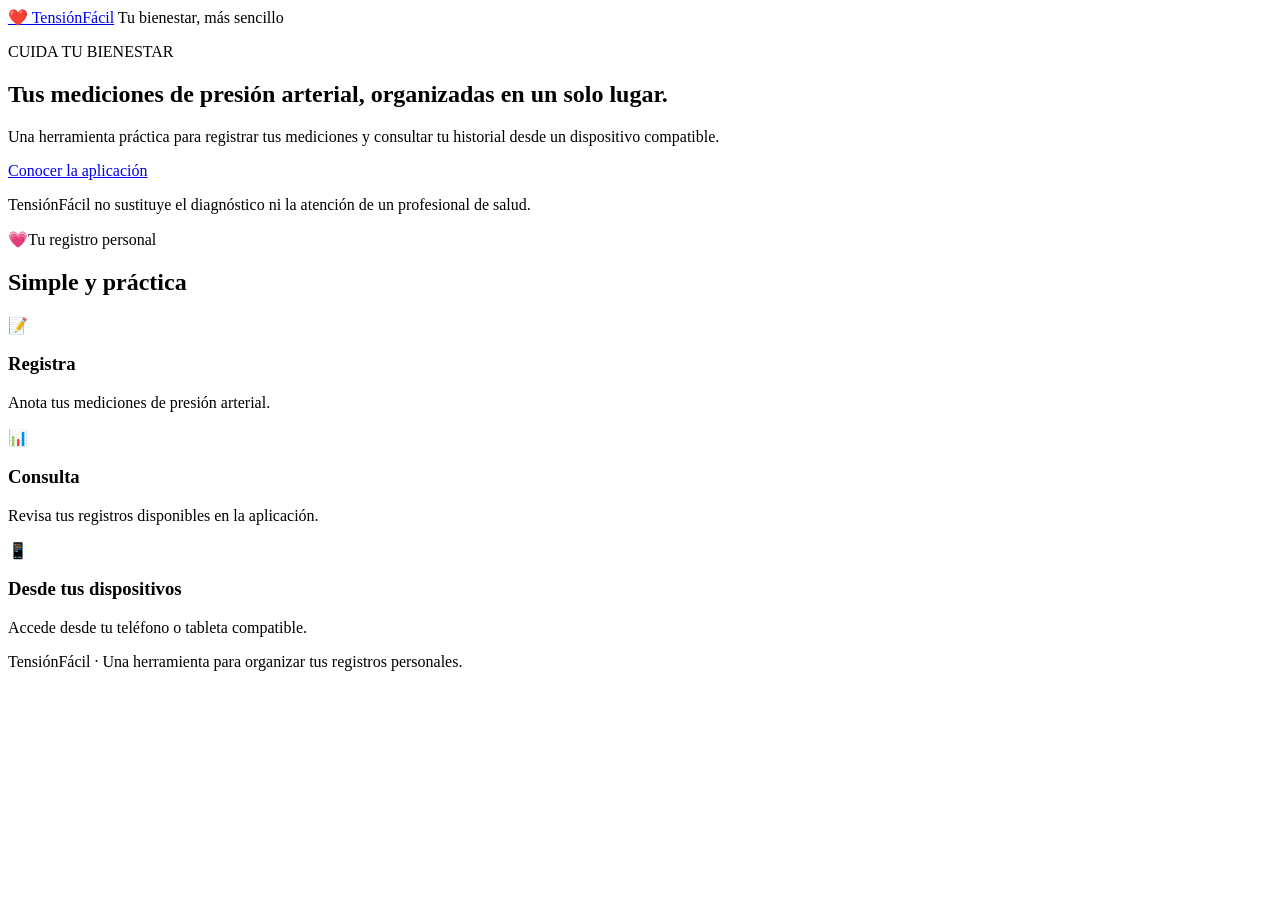
==== landing-tensionfacil/index.html @ 99dd3314 "Create index.html" ====
<!DOCTYPE html>
<html lang="es">
<head>
  <meta charset="UTF-8">
  <meta name="viewport" content="width=device-width, initial-scale=1.0">
  <meta name="description" content="Conoce TensiónFácil, tu herramienta para registrar mediciones de presión arterial.">
  <title>TensiónFácil | Tus mediciones organizadas</title>
  <link rel="stylesheet" href="styles.css">
</head>
<body>
  <header class="encabezado">
    <a class="marca" href="./">❤️ TensiónFácil</a>
    <span>Tu bienestar, más sencillo</span>
  </header>

  <main>
    <section class="hero">
      <div class="contenido">
        <p class="etiqueta">CUIDA TU BIENESTAR</p>
        <h1>Tus mediciones de presión arterial, organizadas en un solo lugar.</h1>
        <p class="descripcion">
          Una herramienta práctica para registrar tus mediciones
          y consultar tu historial desde un dispositivo compatible.
        </p>
        <a class="boton" href="../">Conocer la aplicación</a>
        <p class="aviso">
          TensiónFácil no sustituye el diagnóstico ni la atención de un profesional de salud.
        </p>
      </div>
      <div class="ilustracion" aria-hidden="true">💗<span>Tu registro personal</span></div>
    </section>

    <section class="funciones">
      <h2>Simple y práctica</h2>
      <div class="tarjetas">
        <article class="tarjeta">
          <span>📝</span>
          <h3>Registra</h3>
          <p>Anota tus mediciones de presión arterial.</p>
        </article>
        <article class="tarjeta">
          <span>📊</span>
          <h3>Consulta</h3>
          <p>Revisa tus registros disponibles en la aplicación.</p>
        </article>
        <article class="tarjeta">
          <span>📱</span>
          <h3>Desde tus dispositivos</h3>
          <p>Accede desde tu teléfono o tableta compatible.</p>
        </article>
      </div>
    </section>
  </main>

  <footer>
    <p>TensiónFácil · Una herramienta para organizar tus registros personales.</p>
  </footer>
</body>
</html>
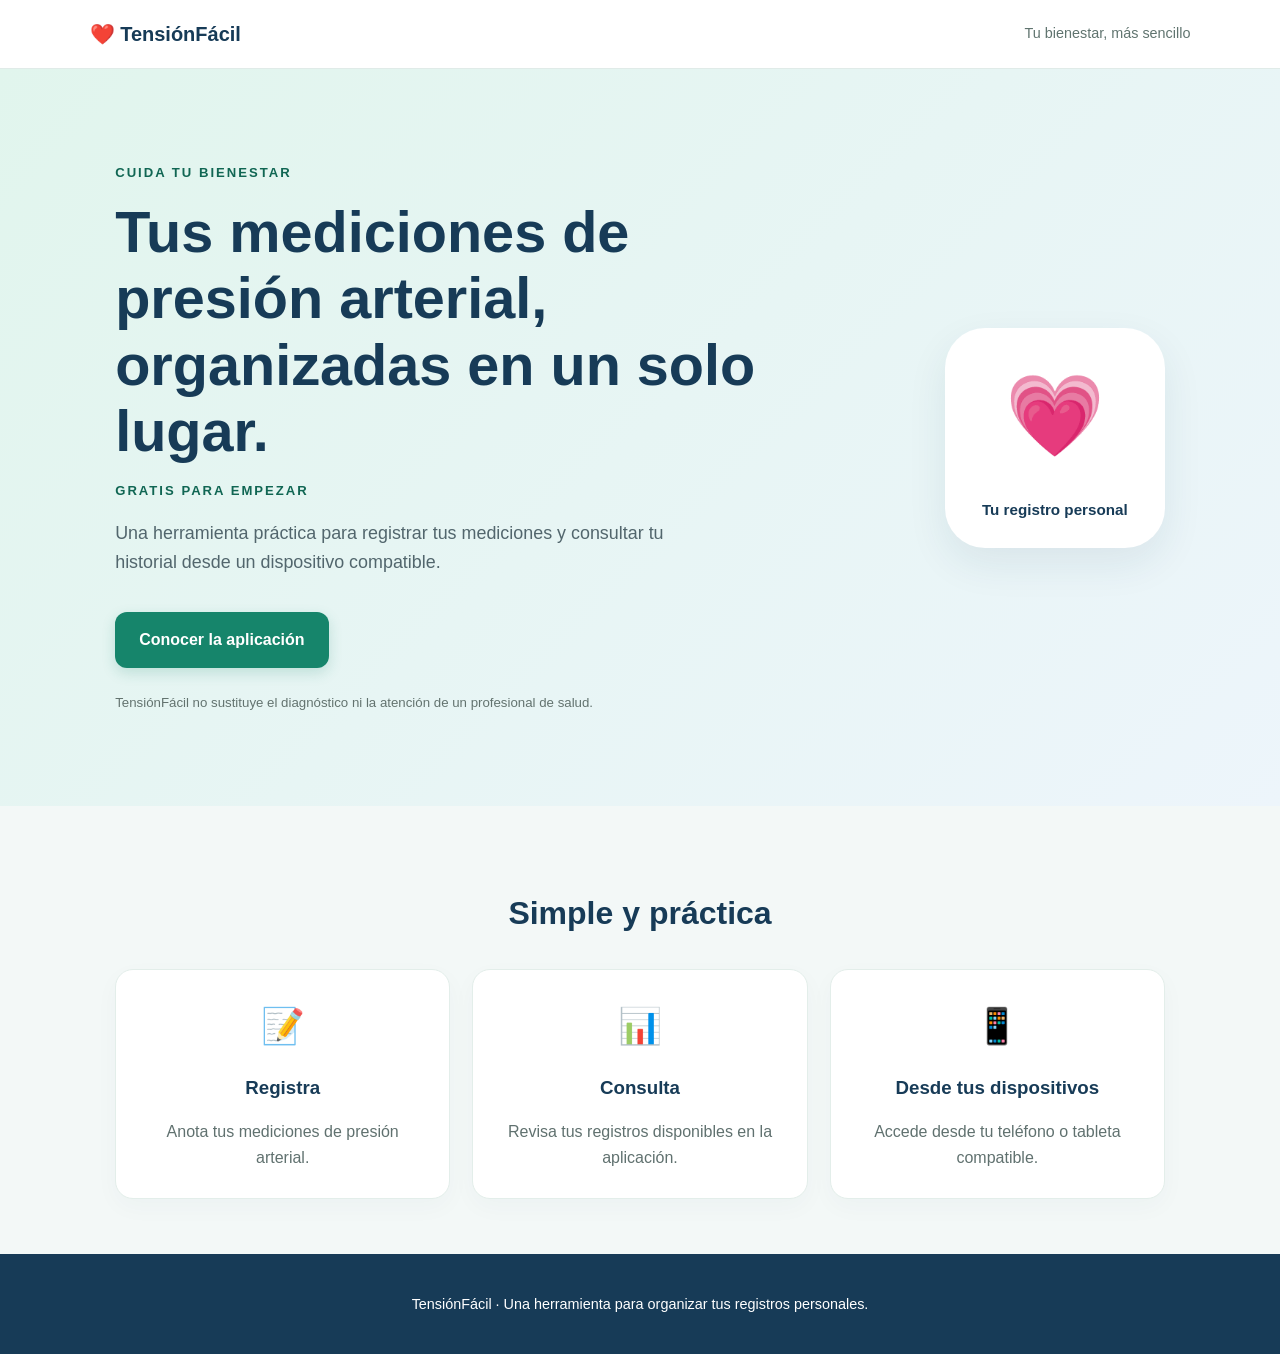
==== commit 699c9991: "Update index.html" ====
--- a/landing-tensionfacil/index.html
+++ b/landing-tensionfacil/index.html
@@ -19,6 +19,7 @@
       <div class="contenido">
         <p class="etiqueta">CUIDA TU BIENESTAR</p>
         <h1>Tus mediciones de presión arterial, organizadas en un solo lugar.</h1>
+        <p class="etiqueta">GRATIS PARA EMPEZAR</p>
         <p class="descripcion">
           Una herramienta práctica para registrar tus mediciones
           y consultar tu historial desde un dispositivo compatible.
--- a/landing-tensionfacil/styles.css
+++ b/landing-tensionfacil/styles.css
@@ -0,0 +1,204 @@
+
+:root {
+  --verde: #16856b;
+  --verde-oscuro: #106653;
+  --azul: #173b57;
+  --fondo: #f3f8f7;
+  --texto: #263b46;
+  --blanco: #ffffff;
+}
+
+* {
+  box-sizing: border-box;
+}
+
+html {
+  scroll-behavior: smooth;
+}
+
+body {
+  margin: 0;
+  font-family: Arial, Helvetica, sans-serif;
+  background: var(--fondo);
+  color: var(--texto);
+  line-height: 1.6;
+}
+
+.encabezado {
+  display: flex;
+  justify-content: space-between;
+  align-items: center;
+  gap: 12px;
+  padding: 18px 7%;
+  background: var(--blanco);
+  border-bottom: 1px solid #e0ebe8;
+}
+
+.marca {
+  color: var(--azul);
+  font-size: 1.25rem;
+  font-weight: 800;
+  text-decoration: none;
+}
+
+.encabezado span {
+  color: #60746f;
+  font-size: 0.9rem;
+}
+
+.hero {
+  display: flex;
+  align-items: center;
+  justify-content: space-between;
+  gap: 40px;
+  padding: 80px 9%;
+  background: linear-gradient(135deg, #e1f5ed, #edf5fb);
+}
+
+.contenido {
+  max-width: 650px;
+}
+
+.etiqueta {
+  color: var(--verde-oscuro);
+  font-size: 0.82rem;
+  font-weight: 800;
+  letter-spacing: 2px;
+}
+
+h1 {
+  color: var(--azul);
+  font-size: clamp(2rem, 5vw, 3.6rem);
+  line-height: 1.15;
+  margin: 16px 0;
+}
+
+.descripcion {
+  max-width: 580px;
+  font-size: 1.12rem;
+  color: #52666d;
+}
+
+.boton {
+  display: inline-block;
+  margin-top: 18px;
+  padding: 15px 24px;
+  border-radius: 12px;
+  background: var(--verde);
+  color: white;
+  font-weight: 700;
+  text-decoration: none;
+  box-shadow: 0 5px 14px #16856b30;
+}
+
+.boton:hover {
+  background: var(--verde-oscuro);
+}
+
+.aviso {
+  margin-top: 24px;
+  color: #63736f;
+  font-size: 0.83rem;
+  max-width: 520px;
+}
+
+.ilustracion {
+  display: flex;
+  flex-direction: column;
+  align-items: center;
+  justify-content: center;
+  gap: 18px;
+  flex-shrink: 0;
+  width: 220px;
+  height: 220px;
+  border-radius: 40px;
+  background: white;
+  color: var(--verde);
+  font-size: 5rem;
+  box-shadow: 0 16px 40px #173b5715;
+}
+
+.ilustracion span {
+  font-size: 0.95rem;
+  font-weight: 700;
+  color: var(--azul);
+}
+
+.funciones {
+  padding: 55px 7%;
+  text-align: center;
+}
+
+.funciones h2 {
+  color: var(--azul);
+  font-size: 2rem;
+  margin-bottom: 30px;
+}
+
+.tarjetas {
+  display: grid;
+  grid-template-columns: repeat(3, minmax(0, 1fr));
+  gap: 22px;
+  max-width: 1050px;
+  margin: auto;
+}
+
+.tarjeta {
+  padding: 28px 22px;
+  border-radius: 18px;
+  background: white;
+  border: 1px solid #e3eeea;
+  box-shadow: 0 8px 24px #173b5708;
+}
+
+.tarjeta span {
+  font-size: 2.2rem;
+}
+
+.tarjeta h3 {
+  color: var(--azul);
+  margin-bottom: 8px;
+}
+
+.tarjeta p {
+  color: #60716f;
+  margin-bottom: 0;
+}
+
+footer {
+  padding: 24px 7%;
+  text-align: center;
+  background: var(--azul);
+  color: white;
+  font-size: 0.9rem;
+}
+
+@media (max-width: 650px) {
+  .encabezado {
+    padding: 15px 5%;
+    flex-wrap: wrap;
+  }
+
+  .hero {
+    flex-direction: column;
+    align-items: flex-start;
+    padding: 48px 6%;
+    gap: 30px;
+  }
+
+  .ilustracion {
+    align-self: center;
+    width: 180px;
+    height: 180px;
+    border-radius: 30px;
+    font-size: 4rem;
+  }
+
+  .tarjetas {
+    grid-template-columns: 1fr;
+  }
+
+  .funciones {
+    padding: 40px 6%;
+  }
+}
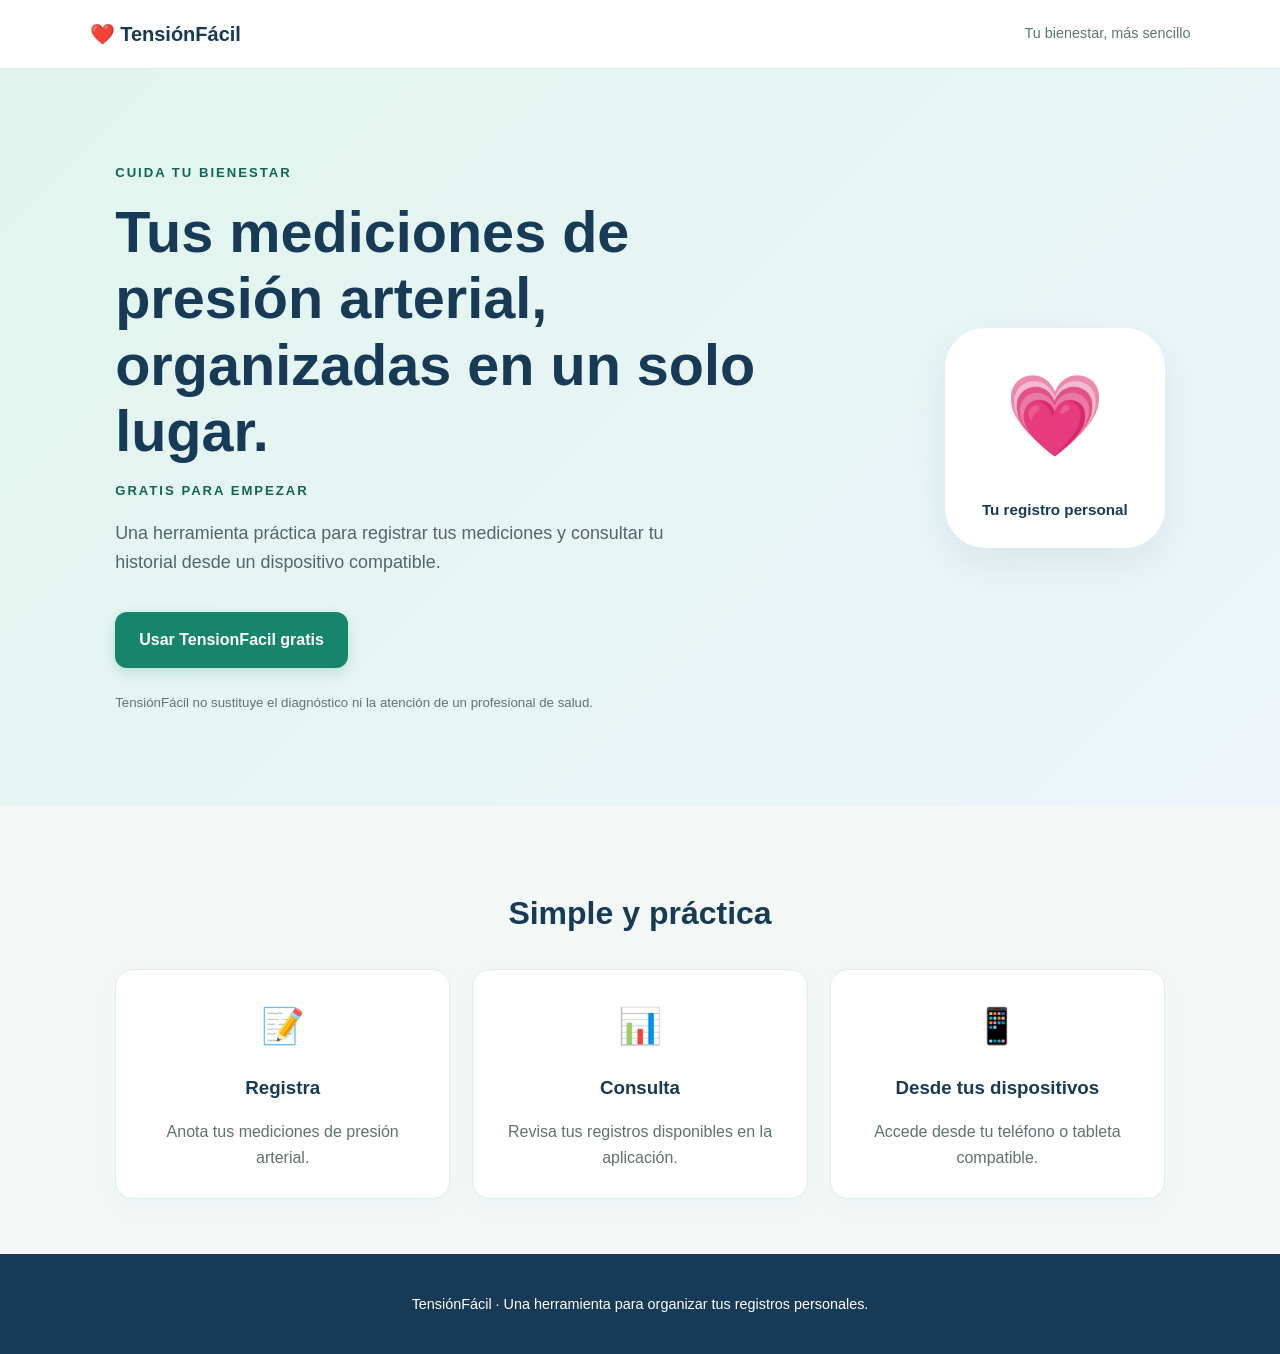
==== commit 5ea59d76: "Update index.html" ====
--- a/landing-tensionfacil/index.html
+++ b/landing-tensionfacil/index.html
@@ -24,7 +24,7 @@
           Una herramienta práctica para registrar tus mediciones
           y consultar tu historial desde un dispositivo compatible.
         </p>
-        <a class="boton" href="../">Conocer la aplicación</a>
+        <a class="boton" href="../">Usar TensionFacil gratis</a>
         <p class="aviso">
           TensiónFácil no sustituye el diagnóstico ni la atención de un profesional de salud.
         </p>
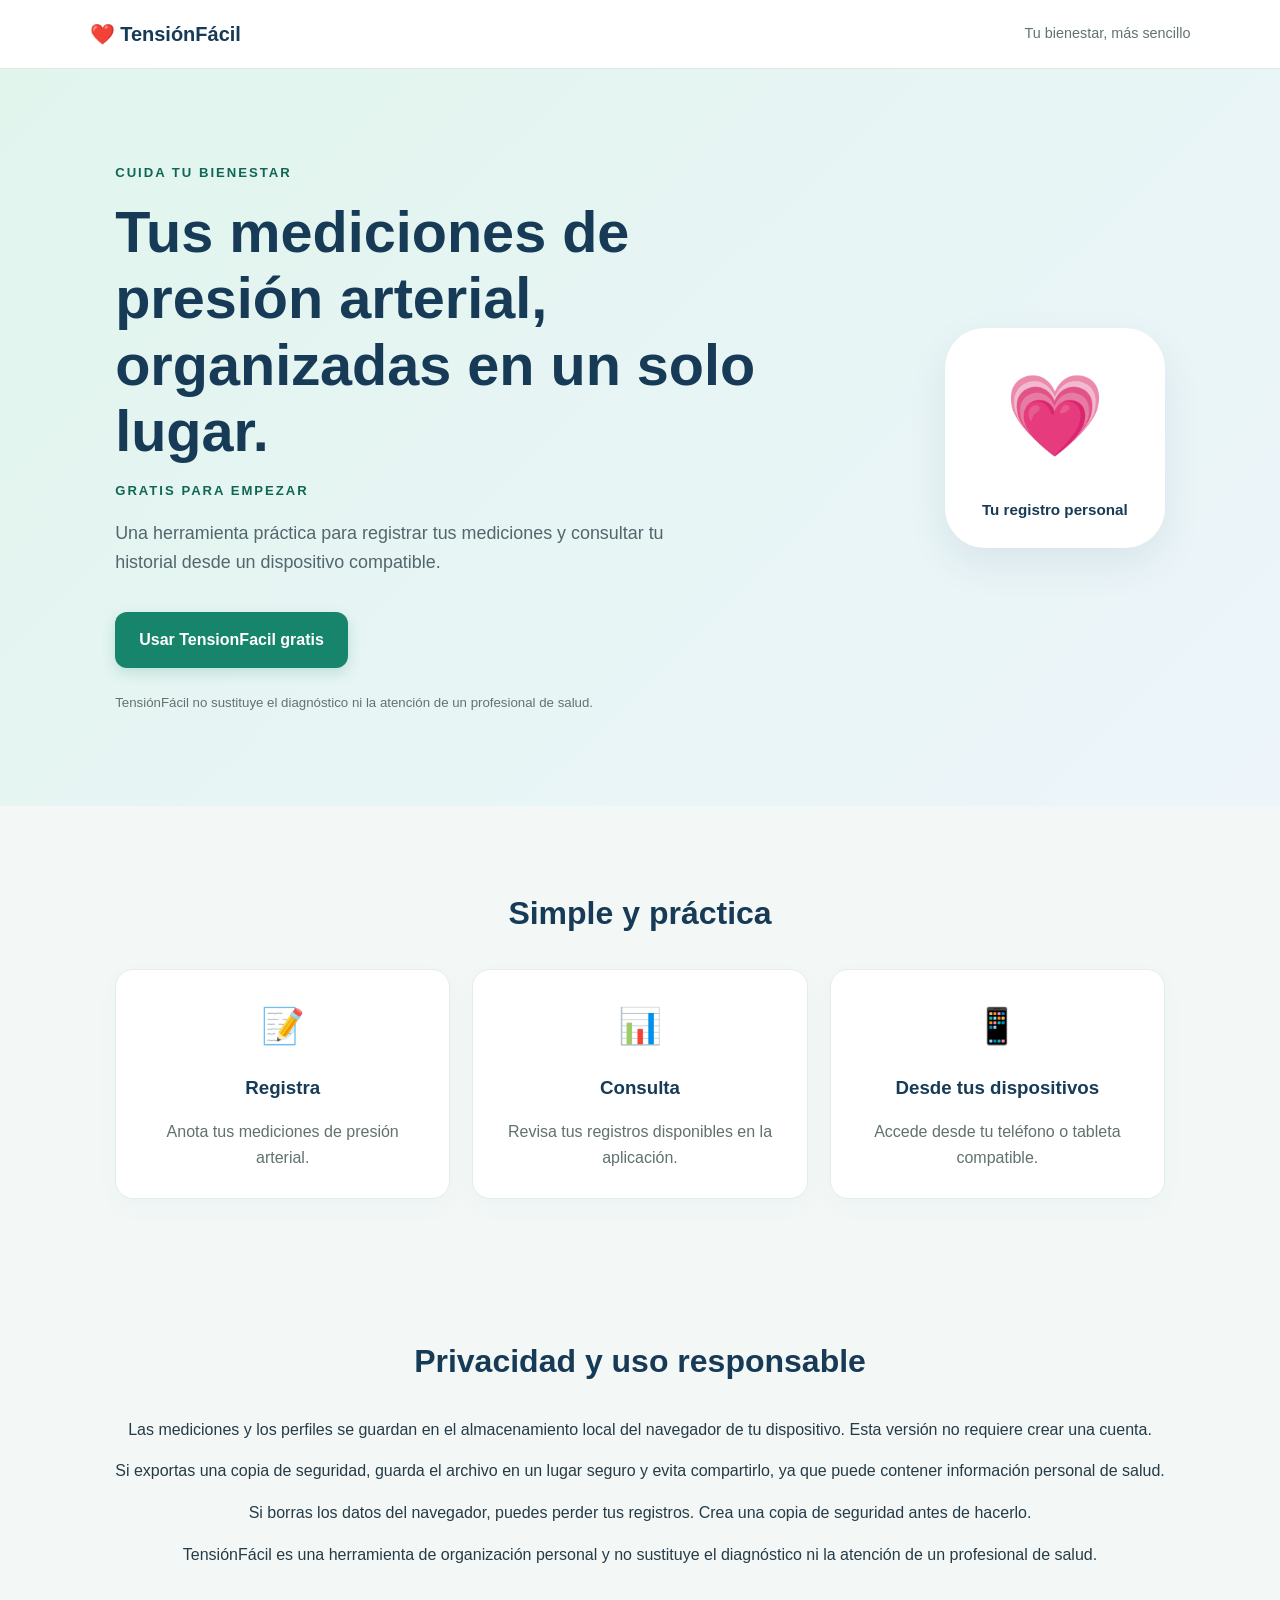
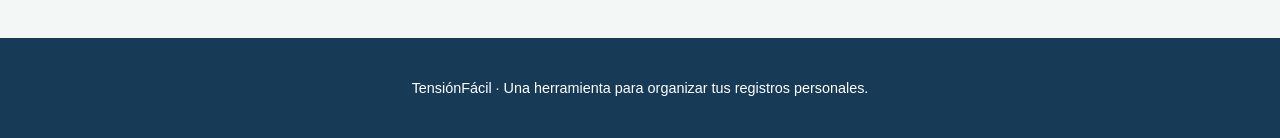
==== commit d65bf3b9: "Update index.html" ====
--- a/landing-tensionfacil/index.html
+++ b/landing-tensionfacil/index.html
@@ -52,6 +52,13 @@
         </article>
       </div>
     </section>
+    <section class="funciones">
+  <h2>Privacidad y uso responsable</h2>
+  <p>Las mediciones y los perfiles se guardan en el almacenamiento local del navegador de tu dispositivo. Esta versión no requiere crear una cuenta.</p>
+  <p>Si exportas una copia de seguridad, guarda el archivo en un lugar seguro y evita compartirlo, ya que puede contener información personal de salud.</p>
+  <p>Si borras los datos del navegador, puedes perder tus registros. Crea una copia de seguridad antes de hacerlo.</p>
+  <p>TensiónFácil es una herramienta de organización personal y no sustituye el diagnóstico ni la atención de un profesional de salud.</p>
+    </section>
   </main>
 
   <footer>
